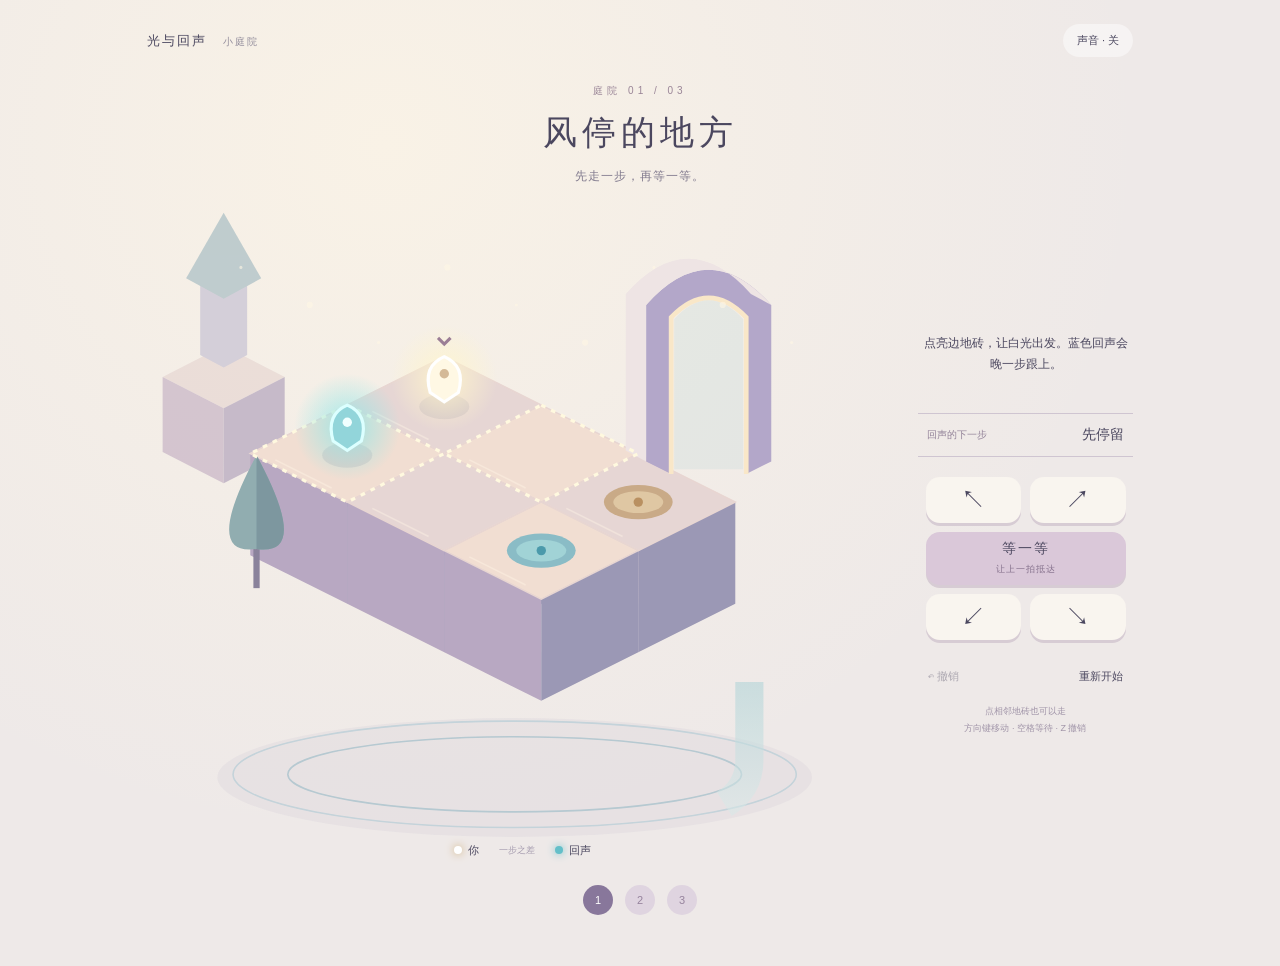
==== courtyard/index.html @ cd47d29d "Add three gentle isometric light-and-echo courtyards" ====
<!doctype html><html lang="zh-CN"><head><meta charset="utf-8"><meta name="viewport" content="width=device-width,initial-scale=1,viewport-fit=cover"><meta name="theme-color" content="#eee9e8"><title>光与回声 · 三座小庭院</title><link rel="stylesheet" href="style.css"></head><body><main><header><a href="../">光与回声 <span>小庭院</span></a><button id="sound" aria-pressed="false">声音 · 关</button></header><section class="intro"><div id="chapter"></div><h1 id="title"></h1><p id="subtitle"></p></section><div class="game"><section class="scene"><svg id="world" viewBox="100 80 480 430" aria-label="可以点击白光旁边地砖移动的悬浮庭院"></svg><div class="legend"><span><i class="white"></i>你</span><span class="connector">一步之差</span><span><i class="blue"></i>回声</span></div></section><aside><p id="message" role="status" aria-live="polite"></p><div class="echo"><span>回声的下一步</span><b id="pending">先停留</b></div><div class="pad"><button data-d="L" aria-label="向左上走">↖</button><button data-d="U" aria-label="向右上走">↗</button><button data-d="W" class="wait">等一等<small>让上一拍抵达</small></button><button data-d="D" aria-label="向左下走">↙</button><button data-d="R" aria-label="向右下走">↘</button></div><div class="tools"><button id="undo">↶ 撤销</button><button id="restart">重新开始</button></div><p class="help">点相邻地砖也可以走<br>方向键移动 · 空格等待 · Z 撤销</p></aside></div><nav id="chapters"></nav><div id="ending" hidden><span class="eyebrow">这一刻，刚刚好</span><h2 id="endTitle"></h2><p id="endText"></p><button id="next"></button><button id="again">再走一遍</button></div></main><script src="engine.js"></script><script src="app.js"></script></body></html>
---- courtyard/style.css ----
*{box-sizing:border-box}body{margin:0;color:#4b475f;background:#eee9e8;font-family:-apple-system,BlinkMacSystemFont,'PingFang SC',sans-serif;background-image:radial-gradient(ellipse at 30% 15%,#f9f2e6,transparent 60%);min-height:100svh}button,a{-webkit-tap-highlight-color:transparent}button{cursor:pointer;font:inherit;color:inherit;border:0;touch-action:manipulation}button:focus-visible,a:focus-visible{outline:3px solid #8b84af;outline-offset:4px}button:disabled{opacity:.4;cursor:default}main{max-width:1050px;margin:auto;padding:24px 32px;position:relative}header{display:flex;justify-content:space-between;align-items:center;font-size:13px}header a{text-decoration:none;color:inherit;letter-spacing:2px}header span{color:#938d9c;font-size:10px;margin-left:10px}header button{background:#ffffff70;border-radius:20px;padding:9px 14px;font-size:11px}.intro{text-align:center;margin:27px 0 0}#chapter{font-size:10px;letter-spacing:4px;color:#9a8597}h1{font-family:'Songti SC','STSong',serif;font-weight:500;font-size:34px;letter-spacing:5px;margin:12px 0}#subtitle{font-size:12px;color:#817a8e;letter-spacing:1px}.game{display:grid;grid-template-columns:minmax(0,1fr) 215px;align-items:center;gap:20px}.scene{position:relative}svg{width:100%;display:block;overflow:visible}.legend{display:flex;justify-content:center;align-items:center;gap:20px;font-size:11px;margin-top:-27px}.legend span{display:flex;align-items:center;gap:6px}.legend i{height:8px;width:8px;display:inline-block;border-radius:50%}.white{background:#fff;box-shadow:0 0 8px #cfaf77}.blue{background:#63bfc9;box-shadow:0 0 8px #63bfc9}.legend .connector{font-size:9px;color:#a49aae}aside{text-align:center;padding-top:24px}#message{font-size:12px;line-height:1.8;min-height:65px;margin:0 0 15px}.echo{display:flex;justify-content:space-between;align-items:center;padding:12px 9px;border-top:1px solid #cfc5d1;border-bottom:1px solid #cfc5d1;margin-bottom:20px}.echo span{font-size:10px;color:#938399}.echo b{font-weight:500;font-size:14px}.pad{display:grid;grid-template-columns:1fr 1fr;gap:9px;max-width:200px;margin:auto}.pad button{height:46px;background:#f9f5ef;border-radius:14px;box-shadow:0 3px 0 #d7ccd4;font-size:25px;transition:transform .1s,background .1s}.pad button:active{transform:translateY(3px);box-shadow:none}.pad .wait{grid-column:1/3;background:#dac8d9;font-size:14px;height:53px;letter-spacing:2px}.wait small{display:block;font-size:9px;letter-spacing:1px;margin-top:5px;color:#85718c}.tools{display:flex;justify-content:space-between;margin-top:19px}.tools button{background:none;font-size:11px;padding:10px}.help{font-size:9px;color:#a094a8;line-height:1.9;margin-top:9px}nav{display:flex;justify-content:center;gap:12px;margin:27px 0}nav button{border-radius:50%;width:30px;height:30px;background:#dfd4e0;color:#96839d;font-size:11px}nav button.current{background:#88779b;color:white}.orb{transition:transform 240ms cubic-bezier(.2,.8,.25,1)}.halo{animation:breathe 2.5s infinite}.water{animation:breathe 5s infinite}.tile-hit{cursor:pointer}.tile-hit:hover{filter:brightness(1.08)}.next-tile{stroke:#fff9df;stroke-width:2;stroke-dasharray:3 4;animation:breathe 2s infinite}.gate{transition:opacity .35s,transform .4s}.seed{transition:fill .4s}.spark{animation:spark 2.8s infinite ease-in-out}.awake{animation:bloom 900ms ease-out}.scene.success{filter:drop-shadow(0 0 20px #f5d9ac80)}#ending{position:absolute;left:50%;top:210px;transform:translateX(-50%);width:330px;max-width:90%;padding:27px;text-align:center;border:1px solid #ffffffd0;border-radius:25px;background:#fcf9f2ed;box-shadow:0 25px 100px #61567530;backdrop-filter:blur(12px);z-index:5}#ending h2{font:24px 'Songti SC',serif;line-height:1.6;margin:12px 0}#ending p{font-size:12px;line-height:1.8;color:#8a7f91}.eyebrow{font-size:9px;letter-spacing:3px;color:#a38a9d}#next{display:block;width:100%;padding:14px;margin-top:22px;background:#877496;color:#fff;border-radius:14px;font-size:13px}#again{background:none;font-size:10px;padding:15px 0 0;color:#97899b}@keyframes breathe{50%{opacity:.45}}@keyframes spark{50%{transform:translateY(-9px);opacity:.4}}@keyframes bloom{from{filter:brightness(1)}50%{filter:brightness(1.35)}to{filter:brightness(1)}}@media(max-width:700px){main{padding:17px 18px;max-width:470px}.intro{margin-top:22px}h1{font-size:27px;margin:10px 0}#subtitle{font-size:10px}.game{display:block}.scene{margin:0 -20px}svg{margin-top:-22px;margin-bottom:-30px}.legend{margin-top:0;gap:17px}aside{padding:18px 12px 0;display:grid;grid-template-columns:1fr 150px;column-gap:18px;align-items:center}#message{font-size:11px;text-align:left;min-height:40px;margin:0;grid-column:1}.echo{grid-column:1;padding:10px 0;margin:7px 0 0;gap:5px}.echo span{font-size:9px}.echo b{font-size:12px}.pad{grid-column:2;grid-row:1/4;width:150px;gap:6px}.pad button{height:34px;border-radius:10px;font-size:21px}.pad .wait{height:46px;font-size:12px}.wait small{font-size:8px}.tools{grid-column:1;margin:6px -7px 0}.tools button{font-size:10px;padding:8px}.help{grid-column:1/3;font-size:8px;margin:18px 0 0}nav{margin:17px 0 6px}#ending{top:190px}}@media(prefers-reduced-motion:reduce){*{animation:none!important;transition:none!important}}
#world path,#world circle,#world ellipse{pointer-events:none}#world .orb{pointer-events:none}
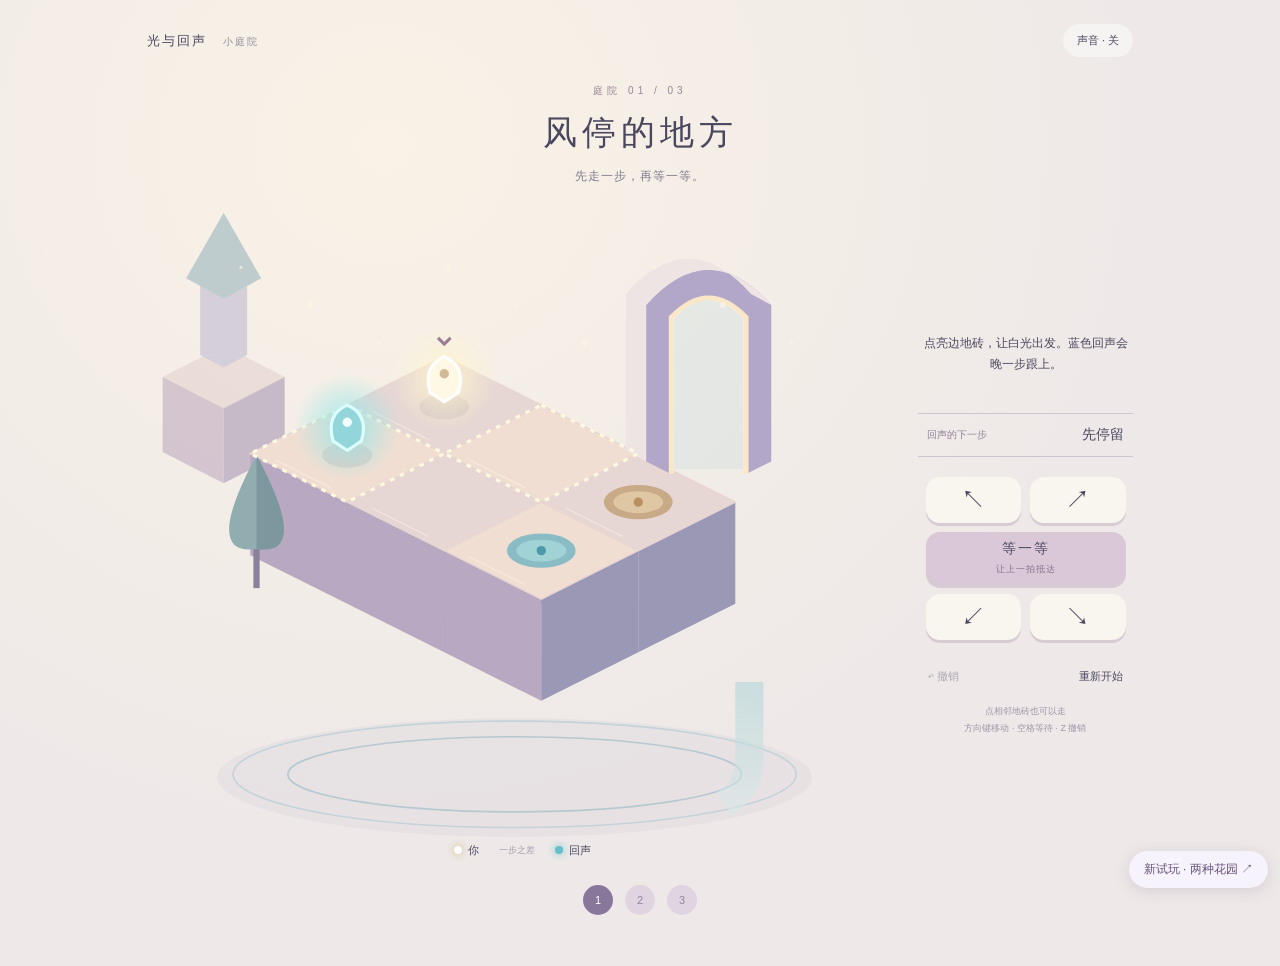
==== commit 30eaa4bb: "Add paired flower garden games with delayed echo and polished interactions" ====
--- a/courtyard/index.html
+++ b/courtyard/index.html
@@ -1 +1 @@
-<!doctype html><html lang="zh-CN"><head><meta charset="utf-8"><meta name="viewport" content="width=device-width,initial-scale=1,viewport-fit=cover"><meta name="theme-color" content="#eee9e8"><title>光与回声 · 三座小庭院</title><link rel="stylesheet" href="style.css"></head><body><main><header><a href="../">光与回声 <span>小庭院</span></a><button id="sound" aria-pressed="false">声音 · 关</button></header><section class="intro"><div id="chapter"></div><h1 id="title"></h1><p id="subtitle"></p></section><div class="game"><section class="scene"><svg id="world" viewBox="100 80 480 430" aria-label="可以点击白光旁边地砖移动的悬浮庭院"></svg><div class="legend"><span><i class="white"></i>你</span><span class="connector">一步之差</span><span><i class="blue"></i>回声</span></div></section><aside><p id="message" role="status" aria-live="polite"></p><div class="echo"><span>回声的下一步</span><b id="pending">先停留</b></div><div class="pad"><button data-d="L" aria-label="向左上走">↖</button><button data-d="U" aria-label="向右上走">↗</button><button data-d="W" class="wait">等一等<small>让上一拍抵达</small></button><button data-d="D" aria-label="向左下走">↙</button><button data-d="R" aria-label="向右下走">↘</button></div><div class="tools"><button id="undo">↶ 撤销</button><button id="restart">重新开始</button></div><p class="help">点相邻地砖也可以走<br>方向键移动 · 空格等待 · Z 撤销</p></aside></div><nav id="chapters"></nav><div id="ending" hidden><span class="eyebrow">这一刻，刚刚好</span><h2 id="endTitle"></h2><p id="endText"></p><button id="next"></button><button id="again">再走一遍</button></div></main><script src="engine.js"></script><script src="app.js"></script></body></html>
+<!doctype html><html lang="zh-CN"><head><meta charset="utf-8"><meta name="viewport" content="width=device-width,initial-scale=1,viewport-fit=cover"><meta name="theme-color" content="#eee9e8"><title>光与回声 · 三座小庭院</title><link rel="stylesheet" href="style.css"></head><body><a href="../garden/" style="position:fixed;bottom:12px;right:12px;z-index:50;background:#f7f3fc;color:#655078;padding:10px 15px;border-radius:24px;font:12px sans-serif;text-decoration:none;box-shadow:0 3px 16px #76618c33">新试玩 · 两种花园 ↗</a><main><header><a href="../">光与回声 <span>小庭院</span></a><button id="sound" aria-pressed="false">声音 · 关</button></header><section class="intro"><div id="chapter"></div><h1 id="title"></h1><p id="subtitle"></p></section><div class="game"><section class="scene"><svg id="world" viewBox="100 80 480 430" aria-label="可以点击白光旁边地砖移动的悬浮庭院"></svg><div class="legend"><span><i class="white"></i>你</span><span class="connector">一步之差</span><span><i class="blue"></i>回声</span></div></section><aside><p id="message" role="status" aria-live="polite"></p><div class="echo"><span>回声的下一步</span><b id="pending">先停留</b></div><div class="pad"><button data-d="L" aria-label="向左上走">↖</button><button data-d="U" aria-label="向右上走">↗</button><button data-d="W" class="wait">等一等<small>让上一拍抵达</small></button><button data-d="D" aria-label="向左下走">↙</button><button data-d="R" aria-label="向右下走">↘</button></div><div class="tools"><button id="undo">↶ 撤销</button><button id="restart">重新开始</button></div><p class="help">点相邻地砖也可以走<br>方向键移动 · 空格等待 · Z 撤销</p></aside></div><nav id="chapters"></nav><div id="ending" hidden><span class="eyebrow">这一刻，刚刚好</span><h2 id="endTitle"></h2><p id="endText"></p><button id="next"></button><button id="again">再走一遍</button></div></main><script src="engine.js"></script><script src="app.js"></script></body></html>
